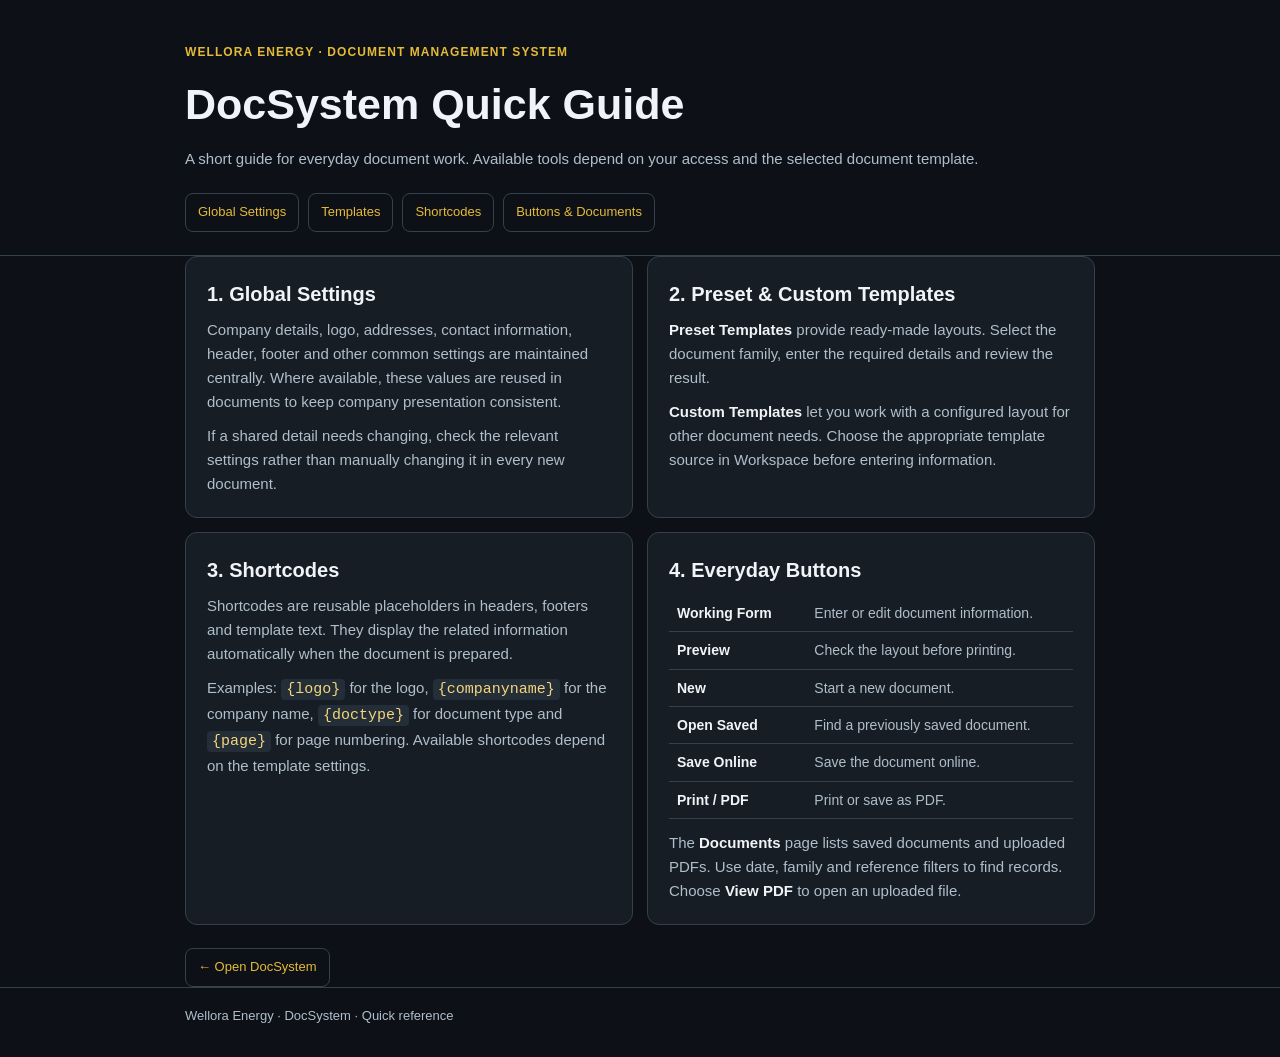
==== guide.html @ 565a55f1 "Add concise everyday-use DocSystem quick guide" ====
<!doctype html>
<html lang="en">
<head>
<meta charset="utf-8">
<meta name="viewport" content="width=device-width,initial-scale=1">
<title>Wellora DocSystem · Quick Guide</title>
<meta name="description" content="A simple guide to creating, saving and printing documents with Wellora DocSystem.">
<style>
:root{color-scheme:dark;--bg:#0d1117;--panel:#161d24;--line:#34404b;--text:#f0f4f8;--muted:#b0becb;--accent:#e5ba37}
*{box-sizing:border-box}
body{margin:0;background:var(--bg);color:var(--text);font:15px/1.6 Arial,sans-serif}
.wrap{max-width:950px;margin:auto;padding:0 20px}
header{padding:43px 0 23px;border-bottom:1px solid var(--line)}
.eyebrow{color:var(--accent);font-weight:bold;font-size:12px;letter-spacing:.09em;text-transform:uppercase}
h1{font-size:clamp(28px,5vw,43px);margin:8px 0}h2{font-size:20px;margin:0 0 8px}
p{margin:0;color:var(--muted)}
nav{display:flex;flex-wrap:wrap;gap:9px;margin-top:22px}
a{color:var(--accent)}nav a,.back{display:inline-block;padding:8px 12px;border:1px solid var(--line);border-radius:8px;text-decoration:none;font-size:13px}
nav a:hover,.back:hover{border-color:var(--accent)}
main{padding:26px 0 44px}
.grid{display:grid;grid-template-columns:repeat(2,minmax(0,1fr));gap:14px}
section{background:var(--panel);border:1px solid var(--line);border-radius:12px;padding:21px;min-width:0}
section p+p{margin-top:10px}strong{color:var(--text)}
code{font-family:Consolas,monospace;background:#242e38;border-radius:4px;padding:2px 5px;color:#f5d67c;overflow-wrap:anywhere}
table{border-collapse:collapse;width:100%;margin-top:9px}th,td{text-align:left;vertical-align:top;padding:7px 8px;border-bottom:1px solid var(--line);font-size:14px}th{color:var(--text);width:34%}td{color:var(--muted)}
footer{border-top:1px solid var(--line);padding:18px 0 30px;color:var(--muted);font-size:13px}
@media(max-width:700px){.grid{grid-template-columns:1fr}header{padding-top:28px}}
</style>
</head>
<body>
<header><div class="wrap">
<div class="eyebrow">Wellora Energy · Document Management System</div>
<h1>DocSystem Quick Guide</h1>
<p>A short guide for everyday document work. Available tools depend on your access and the selected document template.</p>
<nav aria-label="Guide sections"><a href="#settings">Global Settings</a><a href="#templates">Templates</a><a href="#shortcodes">Shortcodes</a><a href="#buttons">Buttons &amp; Documents</a></nav>
</div></header>
<main class="wrap"><div class="grid">
<section id="settings"><h2>1. Global Settings</h2>
<p>Company details, logo, addresses, contact information, header, footer and other common settings are maintained centrally. Where available, these values are reused in documents to keep company presentation consistent.</p>
<p>If a shared detail needs changing, check the relevant settings rather than manually changing it in every new document.</p>
</section>
<section id="templates"><h2>2. Preset &amp; Custom Templates</h2>
<p><strong>Preset Templates</strong> provide ready-made layouts. Select the document family, enter the required details and review the result.</p>
<p><strong>Custom Templates</strong> let you work with a configured layout for other document needs. Choose the appropriate template source in Workspace before entering information.</p>
</section>
<section id="shortcodes"><h2>3. Shortcodes</h2>
<p>Shortcodes are reusable placeholders in headers, footers and template text. They display the related information automatically when the document is prepared.</p>
<p>Examples: <code>{logo}</code> for the logo, <code>{companyname}</code> for the company name, <code>{doctype}</code> for document type and <code>{page}</code> for page numbering. Available shortcodes depend on the template settings.</p>
</section>
<section id="buttons"><h2>4. Everyday Buttons</h2>
<table><tbody>
<tr><th>Working Form</th><td>Enter or edit document information.</td></tr>
<tr><th>Preview</th><td>Check the layout before printing.</td></tr>
<tr><th>New</th><td>Start a new document.</td></tr>
<tr><th>Open Saved</th><td>Find a previously saved document.</td></tr>
<tr><th>Save Online</th><td>Save the document online.</td></tr>
<tr><th>Print / PDF</th><td>Print or save as PDF.</td></tr>
</tbody></table>
<p style="margin-top:12px">The <strong>Documents</strong> page lists saved documents and uploaded PDFs. Use date, family and reference filters to find records. Choose <strong>View PDF</strong> to open an uploaded file.</p>
</section>
</div>
<p style="margin-top:23px"><a class="back" href="./">← Open DocSystem</a></p>
</main>
<footer><div class="wrap">Wellora Energy · DocSystem · Quick reference</div></footer>
</body></html>
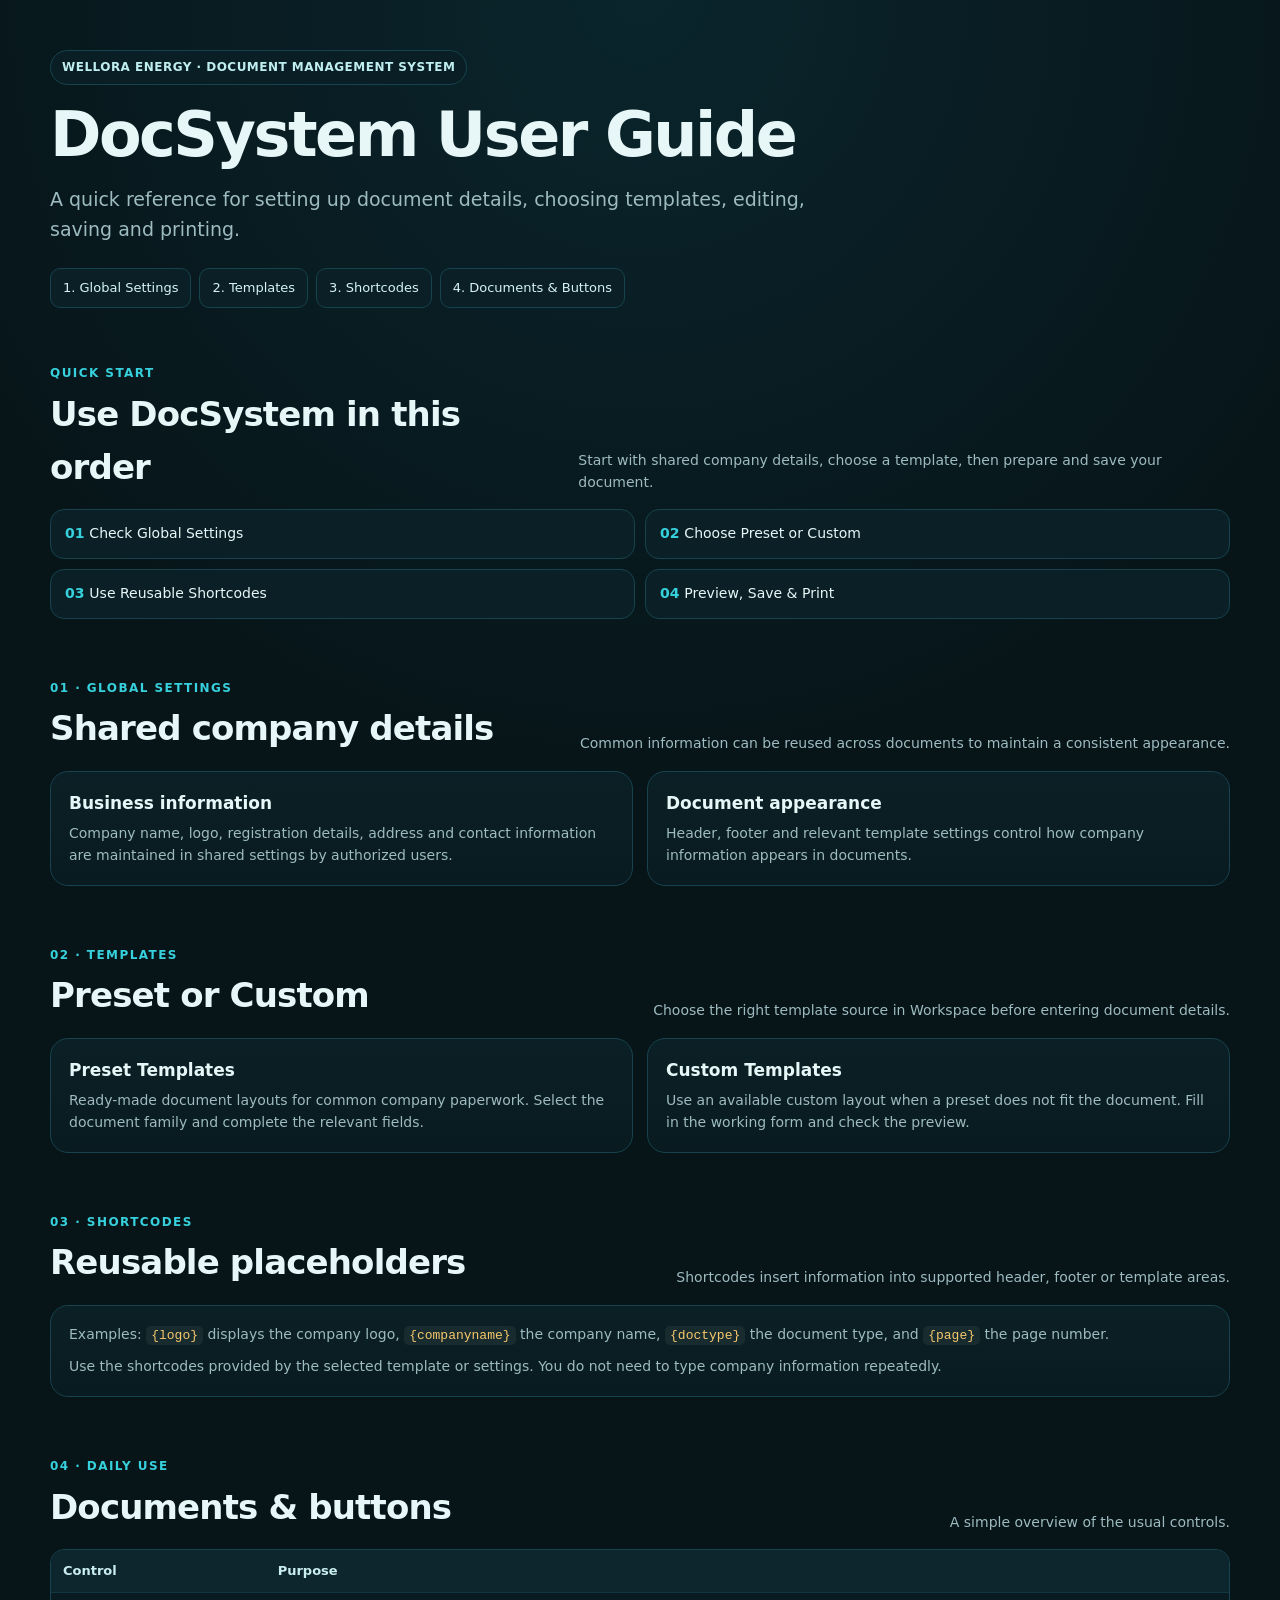
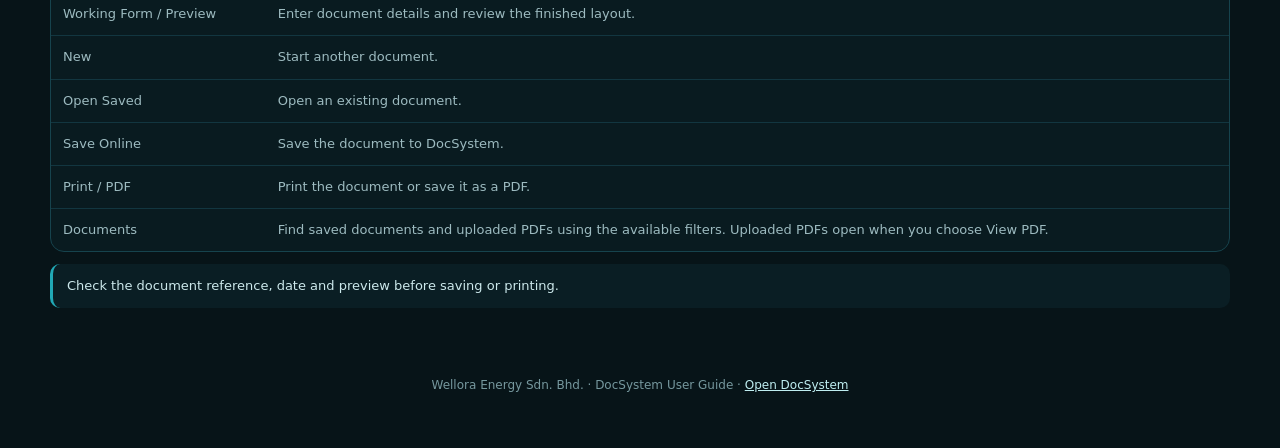
==== commit c6029d55: "Align DocSystem quick guide with IMS guide visual layout" ====
--- a/guide.html
+++ b/guide.html
@@ -1,65 +1,88 @@
-<!doctype html>
+<!DOCTYPE html>
 <html lang="en">
 <head>
-<meta charset="utf-8">
-<meta name="viewport" content="width=device-width,initial-scale=1">
-<title>Wellora DocSystem · Quick Guide</title>
-<meta name="description" content="A simple guide to creating, saving and printing documents with Wellora DocSystem.">
+<meta charset="UTF-8">
+<meta name="viewport" content="width=device-width, initial-scale=1.0">
+<title>Wellora DocSystem User Guide</title>
+<meta name="description" content="Quick user guide for Wellora Energy DocSystem.">
 <style>
-:root{color-scheme:dark;--bg:#0d1117;--panel:#161d24;--line:#34404b;--text:#f0f4f8;--muted:#b0becb;--accent:#e5ba37}
-*{box-sizing:border-box}
-body{margin:0;background:var(--bg);color:var(--text);font:15px/1.6 Arial,sans-serif}
-.wrap{max-width:950px;margin:auto;padding:0 20px}
-header{padding:43px 0 23px;border-bottom:1px solid var(--line)}
-.eyebrow{color:var(--accent);font-weight:bold;font-size:12px;letter-spacing:.09em;text-transform:uppercase}
-h1{font-size:clamp(28px,5vw,43px);margin:8px 0}h2{font-size:20px;margin:0 0 8px}
-p{margin:0;color:var(--muted)}
-nav{display:flex;flex-wrap:wrap;gap:9px;margin-top:22px}
-a{color:var(--accent)}nav a,.back{display:inline-block;padding:8px 12px;border:1px solid var(--line);border-radius:8px;text-decoration:none;font-size:13px}
-nav a:hover,.back:hover{border-color:var(--accent)}
-main{padding:26px 0 44px}
-.grid{display:grid;grid-template-columns:repeat(2,minmax(0,1fr));gap:14px}
-section{background:var(--panel);border:1px solid var(--line);border-radius:12px;padding:21px;min-width:0}
-section p+p{margin-top:10px}strong{color:var(--text)}
-code{font-family:Consolas,monospace;background:#242e38;border-radius:4px;padding:2px 5px;color:#f5d67c;overflow-wrap:anywhere}
-table{border-collapse:collapse;width:100%;margin-top:9px}th,td{text-align:left;vertical-align:top;padding:7px 8px;border-bottom:1px solid var(--line);font-size:14px}th{color:var(--text);width:34%}td{color:var(--muted)}
-footer{border-top:1px solid var(--line);padding:18px 0 30px;color:var(--muted);font-size:13px}
-@media(max-width:700px){.grid{grid-template-columns:1fr}header{padding-top:28px}}
+:root{--bg:#071418;--panel:#0b2026;--panel2:#0f2a31;--line:#16434d;--cyan:#36d1dc;--cyan2:#21a9b6;--text:#e7f7f8;--muted:#9dbbc0;--amber:#f6c76b;--max:1180px}
+*{box-sizing:border-box}html{scroll-behavior:smooth;background:var(--bg)}
+body{margin:0;font-family:Inter,ui-sans-serif,system-ui,-apple-system,BlinkMacSystemFont,"Segoe UI",sans-serif;background:radial-gradient(circle at top,#0a252c 0,#071418 38%,#071418 100%);color:var(--text);line-height:1.55}
+a{color:inherit}.wrap{width:min(var(--max),calc(100% - 28px));margin:auto}
+.hero{padding:50px 0 26px}.badge{display:inline-flex;align-items:center;border:1px solid var(--line);background:#0a1f25;padding:7px 11px;border-radius:999px;color:#bfeef1;font-size:12px;font-weight:700;letter-spacing:.04em;text-transform:uppercase}
+h1{font-size:clamp(34px,6vw,62px);line-height:1.03;margin:18px 0 14px;letter-spacing:-.04em}.hero p{max-width:820px;color:var(--muted);font-size:clamp(16px,2vw,19px)}
+.quicknav{display:flex;flex-wrap:wrap;gap:8px;margin-top:24px}.quicknav a{text-decoration:none;border:1px solid var(--line);background:#0b2026;padding:9px 12px;border-radius:10px;font-size:13px;color:#d5f3f5}.quicknav a:hover{border-color:var(--cyan2);background:#0f2a31}
+.section{padding:30px 0}.section-title{display:flex;align-items:flex-end;justify-content:space-between;gap:16px;margin-bottom:16px}.section h2{margin:0;font-size:clamp(24px,4vw,34px);letter-spacing:-.025em}.kicker{color:var(--cyan);font-size:12px;font-weight:800;letter-spacing:.12em;text-transform:uppercase;margin-bottom:5px}.sub{color:var(--muted);font-size:14px;max-width:700px}
+.card{background:linear-gradient(180deg,var(--panel),#091b20);border:1px solid var(--line);border-radius:18px;padding:18px}.grid{display:grid;grid-template-columns:repeat(2,minmax(0,1fr));gap:14px}.card h3{margin:0 0 7px;font-size:17px}.card p{margin:0;color:var(--muted);font-size:14px}.card p+p{margin-top:10px}
+.sequence{counter-reset:seq;display:grid;grid-template-columns:repeat(2,minmax(0,1fr));gap:10px}.sequence a{counter-increment:seq;text-decoration:none;background:var(--panel);border:1px solid var(--line);border-radius:14px;padding:13px 14px;font-size:14px}.sequence a:before{content:counter(seq,decimal-leading-zero) "  ";color:var(--cyan);font-weight:800}.sequence a:hover{border-color:var(--cyan2);background:var(--panel2)}
+.note{border-left:3px solid var(--cyan2);background:#0a1e24;border-radius:10px;padding:12px 14px;color:#cce8eb;font-size:13px;margin-top:12px}
+.table{width:100%;border-collapse:separate;border-spacing:0;overflow:hidden;border:1px solid var(--line);border-radius:14px;background:#091b20}.table th,.table td{text-align:left;padding:11px 12px;border-bottom:1px solid #123640;font-size:13px;vertical-align:top}.table th{background:#0d252c;color:#c9eef0}.table td{color:var(--muted)}.table tr:last-child td{border-bottom:0}
+code{color:var(--amber);background:#182c30;padding:2px 5px;border-radius:5px;font-size:13px}
+footer{padding:38px 0 54px;color:#76989e;font-size:12px;text-align:center}footer a{color:#bfeef1}
+@media(max-width:860px){.grid,.sequence{grid-template-columns:1fr}.section-title{display:block}.table{display:block;overflow-x:auto}}
+@media(max-width:520px){.hero{padding-top:34px}.wrap{width:min(100% - 20px,var(--max))}.section{padding:23px 0}.card{padding:15px}.quicknav a{font-size:12px;padding:8px 10px}}
 </style>
 </head>
 <body>
-<header><div class="wrap">
-<div class="eyebrow">Wellora Energy · Document Management System</div>
-<h1>DocSystem Quick Guide</h1>
-<p>A short guide for everyday document work. Available tools depend on your access and the selected document template.</p>
-<nav aria-label="Guide sections"><a href="#settings">Global Settings</a><a href="#templates">Templates</a><a href="#shortcodes">Shortcodes</a><a href="#buttons">Buttons &amp; Documents</a></nav>
+<header class="hero"><div class="wrap">
+  <div class="badge">Wellora Energy · Document Management System</div>
+  <h1>DocSystem User Guide</h1>
+  <p>A quick reference for setting up document details, choosing templates, editing, saving and printing.</p>
+  <nav class="quicknav" aria-label="Guide sections">
+    <a href="#settings">1. Global Settings</a>
+    <a href="#templates">2. Templates</a>
+    <a href="#shortcodes">3. Shortcodes</a>
+    <a href="#documents">4. Documents &amp; Buttons</a>
+  </nav>
 </div></header>
-<main class="wrap"><div class="grid">
-<section id="settings"><h2>1. Global Settings</h2>
-<p>Company details, logo, addresses, contact information, header, footer and other common settings are maintained centrally. Where available, these values are reused in documents to keep company presentation consistent.</p>
-<p>If a shared detail needs changing, check the relevant settings rather than manually changing it in every new document.</p>
+<main class="wrap">
+<section class="section">
+  <div class="section-title"><div><div class="kicker">Quick Start</div><h2>Use DocSystem in this order</h2></div><div class="sub">Start with shared company details, choose a template, then prepare and save your document.</div></div>
+  <div class="sequence">
+    <a href="#settings">Check Global Settings</a>
+    <a href="#templates">Choose Preset or Custom</a>
+    <a href="#shortcodes">Use Reusable Shortcodes</a>
+    <a href="#documents">Preview, Save &amp; Print</a>
+  </div>
 </section>
-<section id="templates"><h2>2. Preset &amp; Custom Templates</h2>
-<p><strong>Preset Templates</strong> provide ready-made layouts. Select the document family, enter the required details and review the result.</p>
-<p><strong>Custom Templates</strong> let you work with a configured layout for other document needs. Choose the appropriate template source in Workspace before entering information.</p>
+<section id="settings" class="section">
+  <div class="section-title"><div><div class="kicker">01 · Global Settings</div><h2>Shared company details</h2></div><div class="sub">Common information can be reused across documents to maintain a consistent appearance.</div></div>
+  <div class="grid">
+    <div class="card"><h3>Business information</h3><p>Company name, logo, registration details, address and contact information are maintained in shared settings by authorized users.</p></div>
+    <div class="card"><h3>Document appearance</h3><p>Header, footer and relevant template settings control how company information appears in documents.</p></div>
+  </div>
 </section>
-<section id="shortcodes"><h2>3. Shortcodes</h2>
-<p>Shortcodes are reusable placeholders in headers, footers and template text. They display the related information automatically when the document is prepared.</p>
-<p>Examples: <code>{logo}</code> for the logo, <code>{companyname}</code> for the company name, <code>{doctype}</code> for document type and <code>{page}</code> for page numbering. Available shortcodes depend on the template settings.</p>
+<section id="templates" class="section">
+  <div class="section-title"><div><div class="kicker">02 · Templates</div><h2>Preset or Custom</h2></div><div class="sub">Choose the right template source in Workspace before entering document details.</div></div>
+  <div class="grid">
+    <div class="card"><h3>Preset Templates</h3><p>Ready-made document layouts for common company paperwork. Select the document family and complete the relevant fields.</p></div>
+    <div class="card"><h3>Custom Templates</h3><p>Use an available custom layout when a preset does not fit the document. Fill in the working form and check the preview.</p></div>
+  </div>
 </section>
-<section id="buttons"><h2>4. Everyday Buttons</h2>
-<table><tbody>
-<tr><th>Working Form</th><td>Enter or edit document information.</td></tr>
-<tr><th>Preview</th><td>Check the layout before printing.</td></tr>
-<tr><th>New</th><td>Start a new document.</td></tr>
-<tr><th>Open Saved</th><td>Find a previously saved document.</td></tr>
-<tr><th>Save Online</th><td>Save the document online.</td></tr>
-<tr><th>Print / PDF</th><td>Print or save as PDF.</td></tr>
-</tbody></table>
-<p style="margin-top:12px">The <strong>Documents</strong> page lists saved documents and uploaded PDFs. Use date, family and reference filters to find records. Choose <strong>View PDF</strong> to open an uploaded file.</p>
+<section id="shortcodes" class="section">
+  <div class="section-title"><div><div class="kicker">03 · Shortcodes</div><h2>Reusable placeholders</h2></div><div class="sub">Shortcodes insert information into supported header, footer or template areas.</div></div>
+  <div class="card">
+    <p>Examples: <code>{logo}</code> displays the company logo, <code>{companyname}</code> the company name, <code>{doctype}</code> the document type, and <code>{page}</code> the page number.</p>
+    <p>Use the shortcodes provided by the selected template or settings. You do not need to type company information repeatedly.</p>
+  </div>
 </section>
-</div>
-<p style="margin-top:23px"><a class="back" href="./">← Open DocSystem</a></p>
+<section id="documents" class="section">
+  <div class="section-title"><div><div class="kicker">04 · Daily Use</div><h2>Documents &amp; buttons</h2></div><div class="sub">A simple overview of the usual controls.</div></div>
+  <table class="table">
+    <thead><tr><th>Control</th><th>Purpose</th></tr></thead>
+    <tbody>
+      <tr><td>Working Form / Preview</td><td>Enter document details and review the finished layout.</td></tr>
+      <tr><td>New</td><td>Start another document.</td></tr>
+      <tr><td>Open Saved</td><td>Open an existing document.</td></tr>
+      <tr><td>Save Online</td><td>Save the document to DocSystem.</td></tr>
+      <tr><td>Print / PDF</td><td>Print the document or save it as a PDF.</td></tr>
+      <tr><td>Documents</td><td>Find saved documents and uploaded PDFs using the available filters. Uploaded PDFs open when you choose View PDF.</td></tr>
+    </tbody>
+  </table>
+  <div class="note">Check the document reference, date and preview before saving or printing.</div>
+</section>
 </main>
-<footer><div class="wrap">Wellora Energy · DocSystem · Quick reference</div></footer>
-</body></html>+<footer><div class="wrap">Wellora Energy Sdn. Bhd. · DocSystem User Guide · <a href="./">Open DocSystem</a></div></footer>
+</body>
+</html>
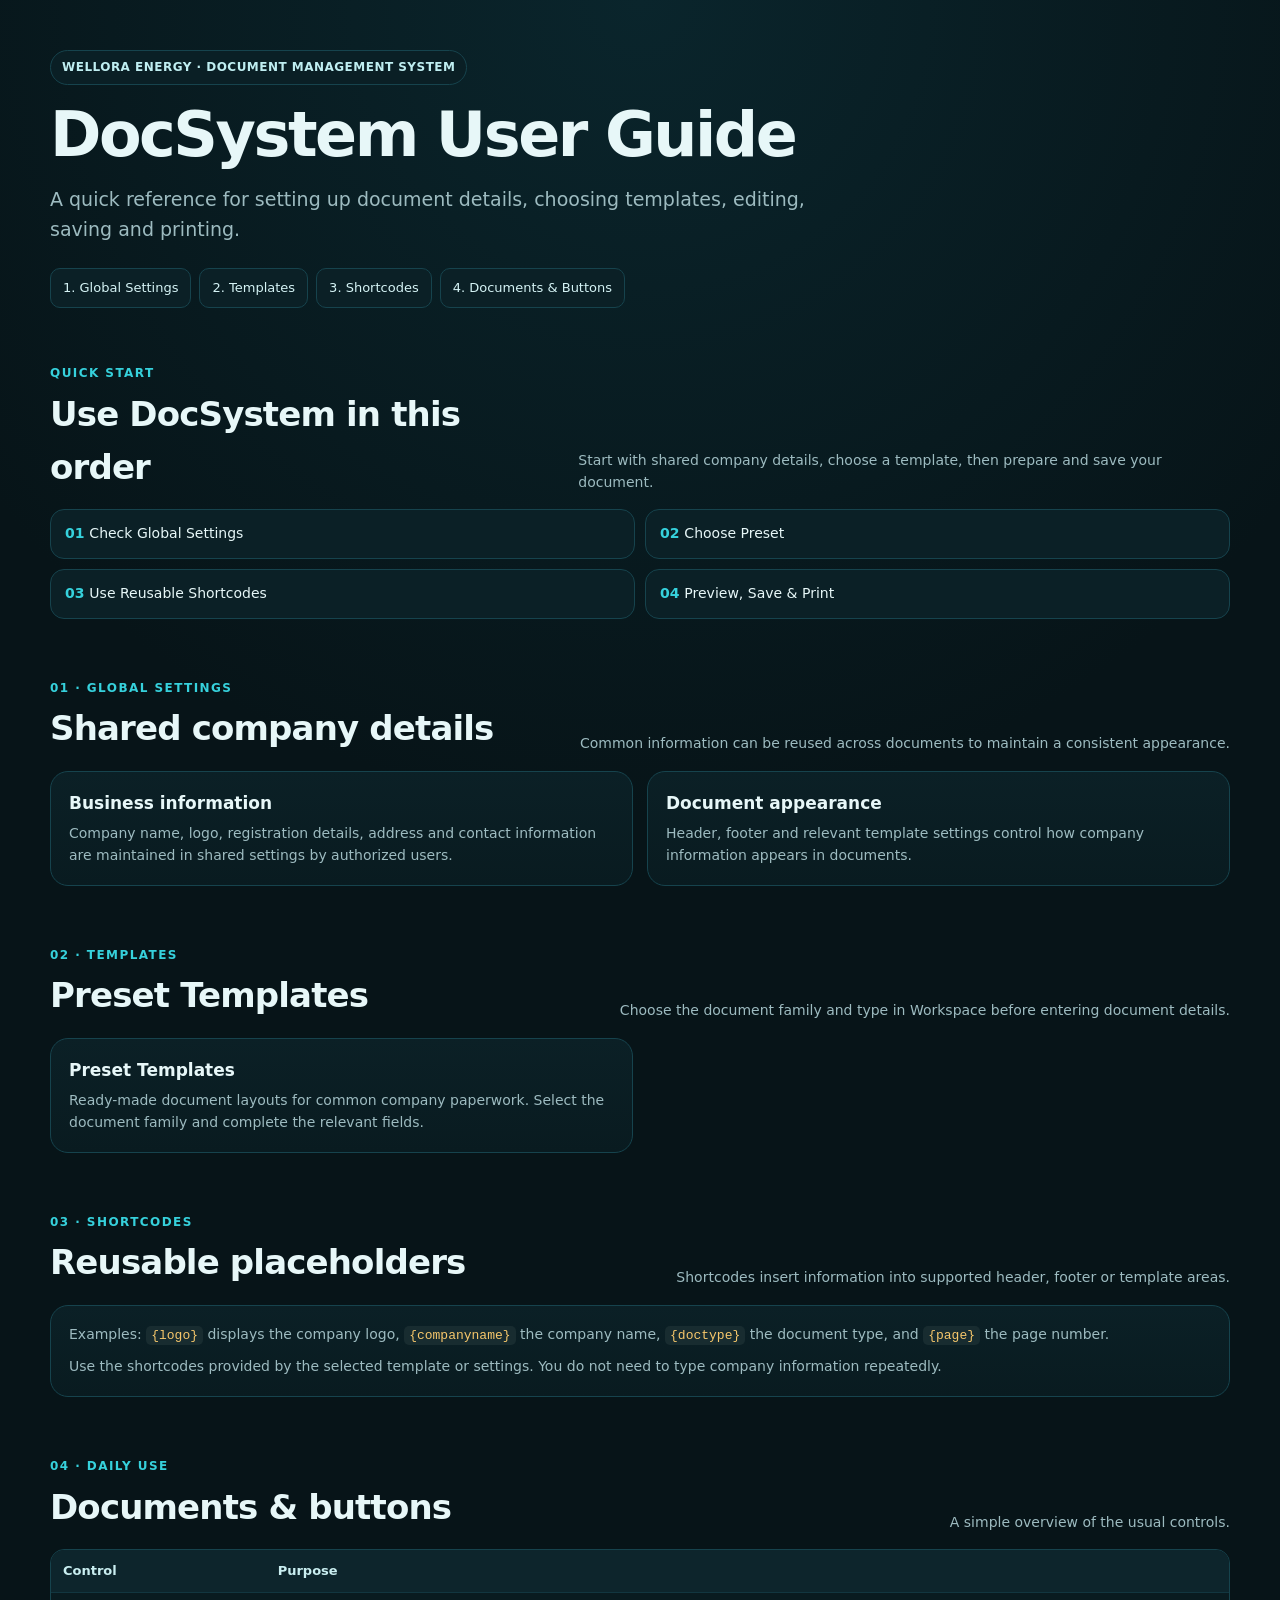
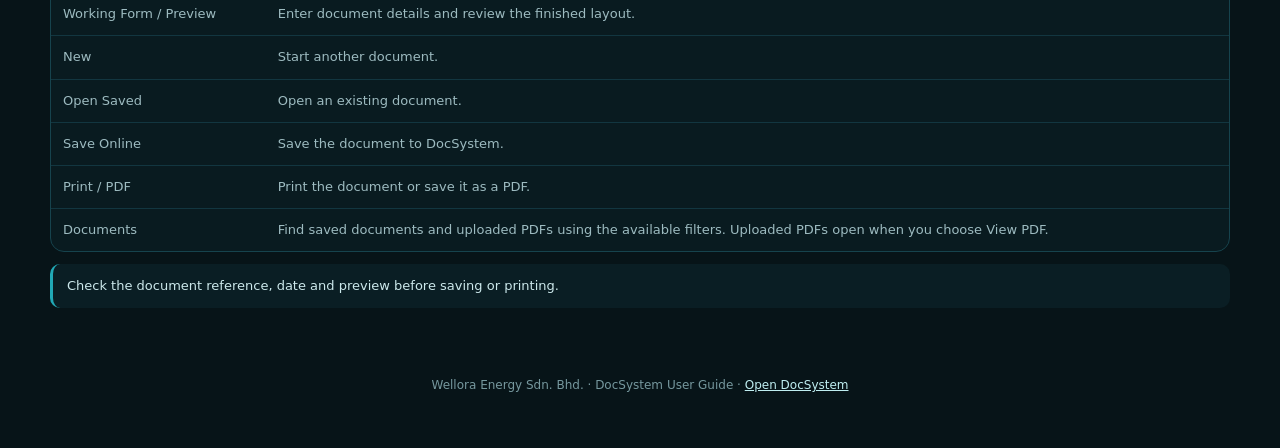
==== commit 909a0b5a: "Disable custom document workspace and remove MOM preset" ====
--- a/guide.html
+++ b/guide.html
@@ -41,7 +41,7 @@
   <div class="section-title"><div><div class="kicker">Quick Start</div><h2>Use DocSystem in this order</h2></div><div class="sub">Start with shared company details, choose a template, then prepare and save your document.</div></div>
   <div class="sequence">
     <a href="#settings">Check Global Settings</a>
-    <a href="#templates">Choose Preset or Custom</a>
+    <a href="#templates">Choose Preset</a>
     <a href="#shortcodes">Use Reusable Shortcodes</a>
     <a href="#documents">Preview, Save &amp; Print</a>
   </div>
@@ -54,10 +54,9 @@
   </div>
 </section>
 <section id="templates" class="section">
-  <div class="section-title"><div><div class="kicker">02 · Templates</div><h2>Preset or Custom</h2></div><div class="sub">Choose the right template source in Workspace before entering document details.</div></div>
+  <div class="section-title"><div><div class="kicker">02 · Templates</div><h2>Preset Templates</h2></div><div class="sub">Choose the document family and type in Workspace before entering document details.</div></div>
   <div class="grid">
     <div class="card"><h3>Preset Templates</h3><p>Ready-made document layouts for common company paperwork. Select the document family and complete the relevant fields.</p></div>
-    <div class="card"><h3>Custom Templates</h3><p>Use an available custom layout when a preset does not fit the document. Fill in the working form and check the preview.</p></div>
   </div>
 </section>
 <section id="shortcodes" class="section">
